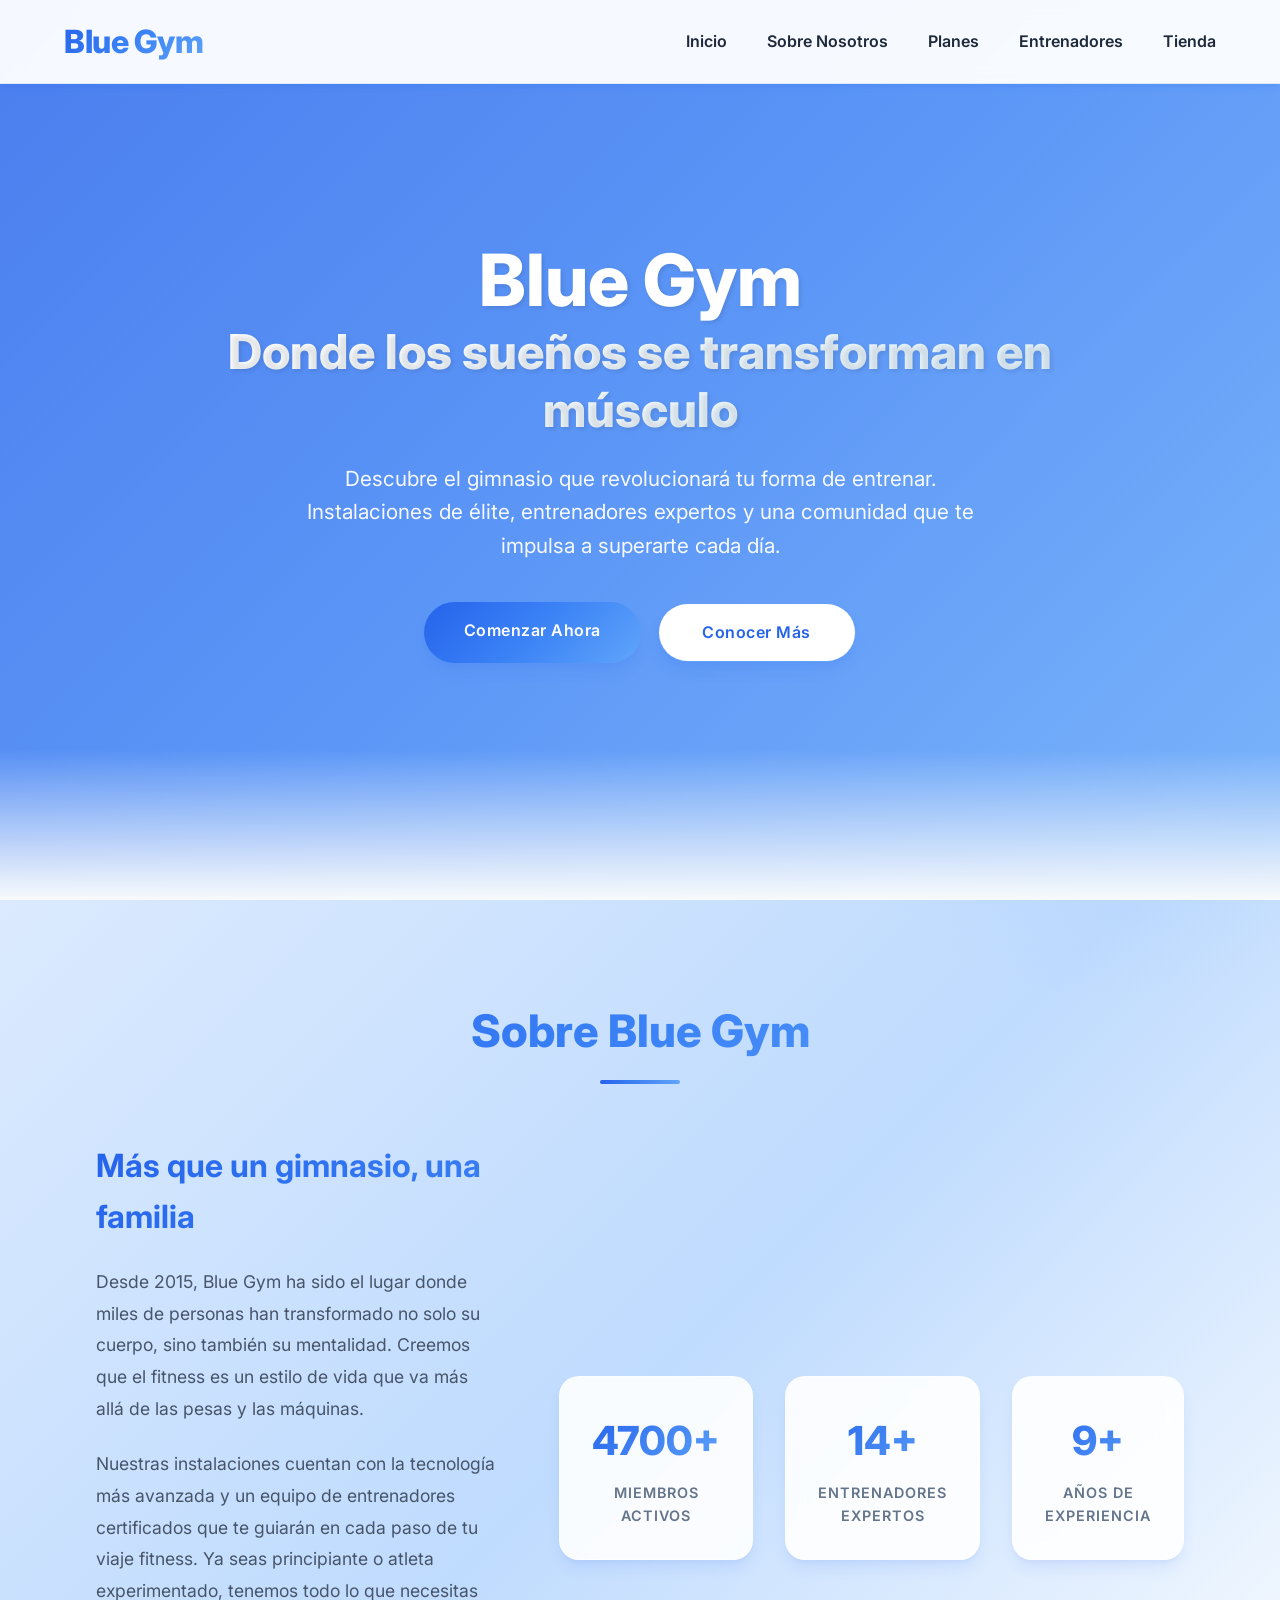
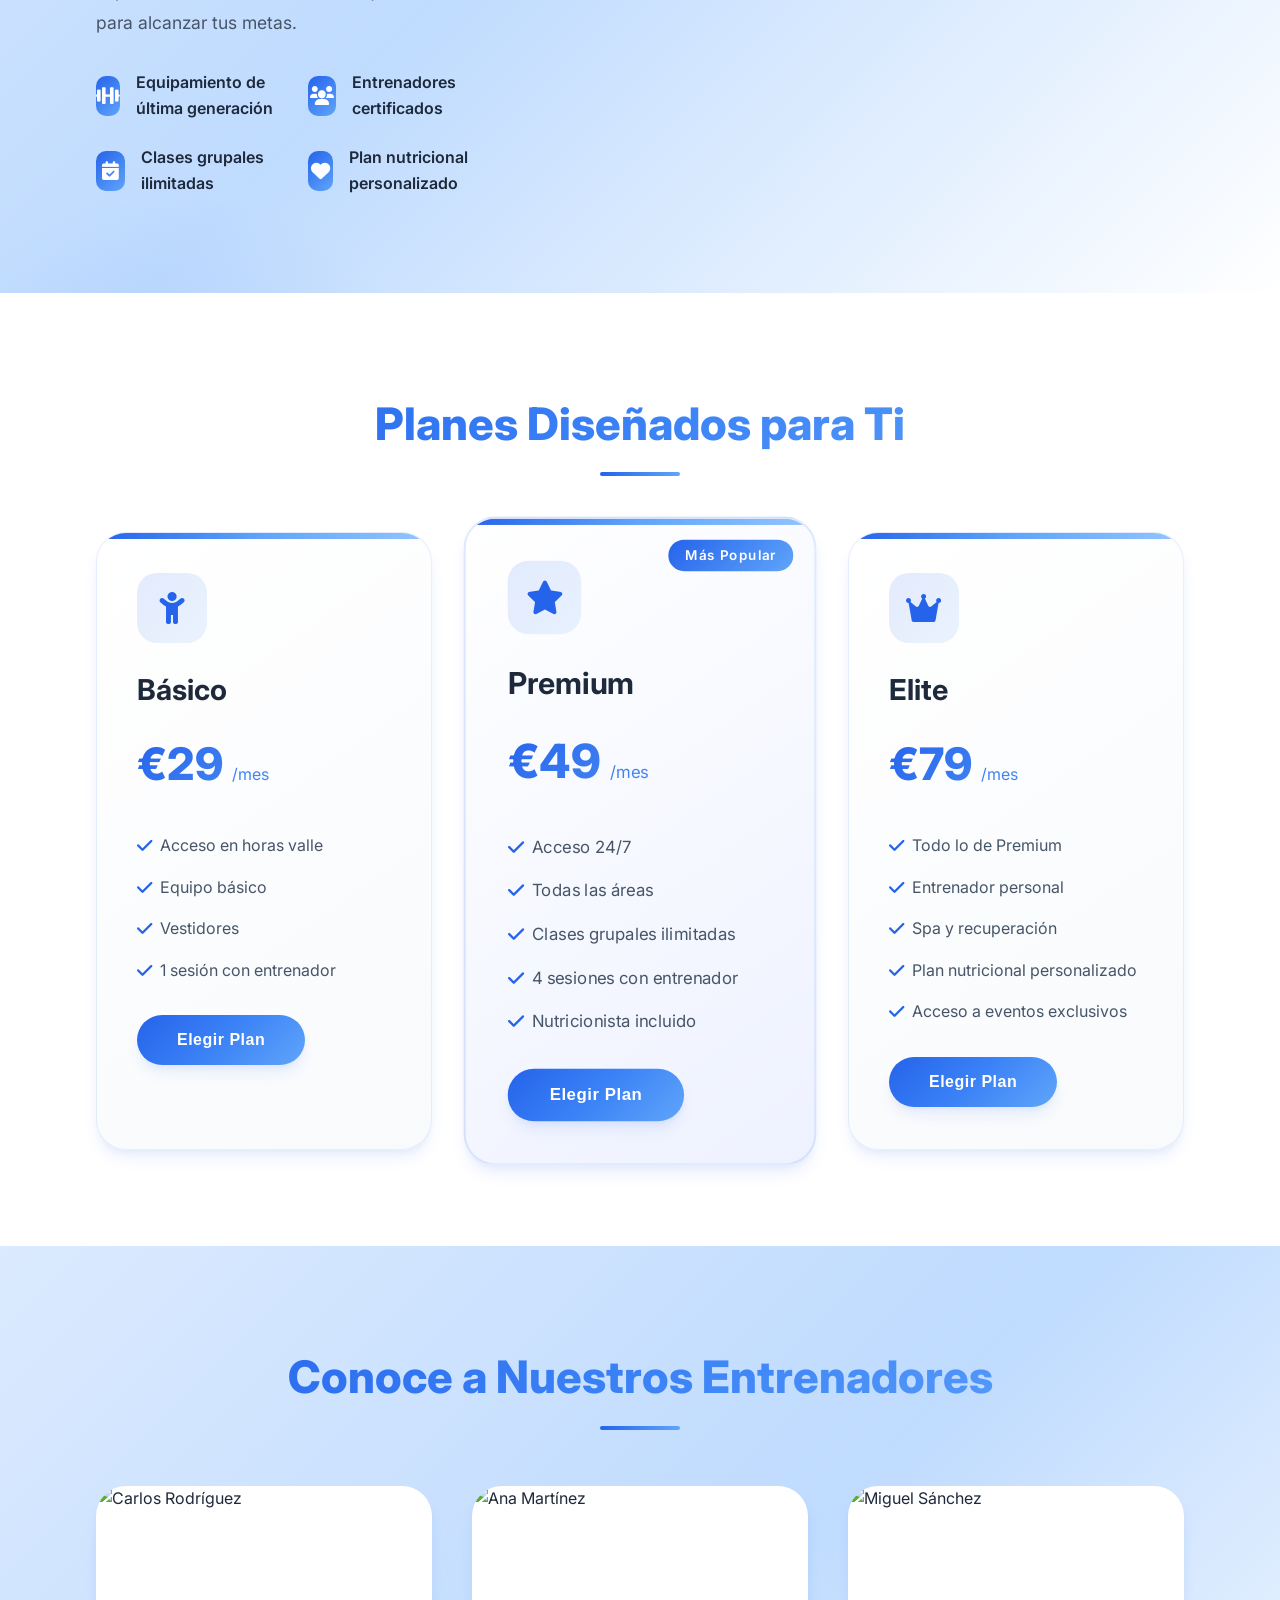
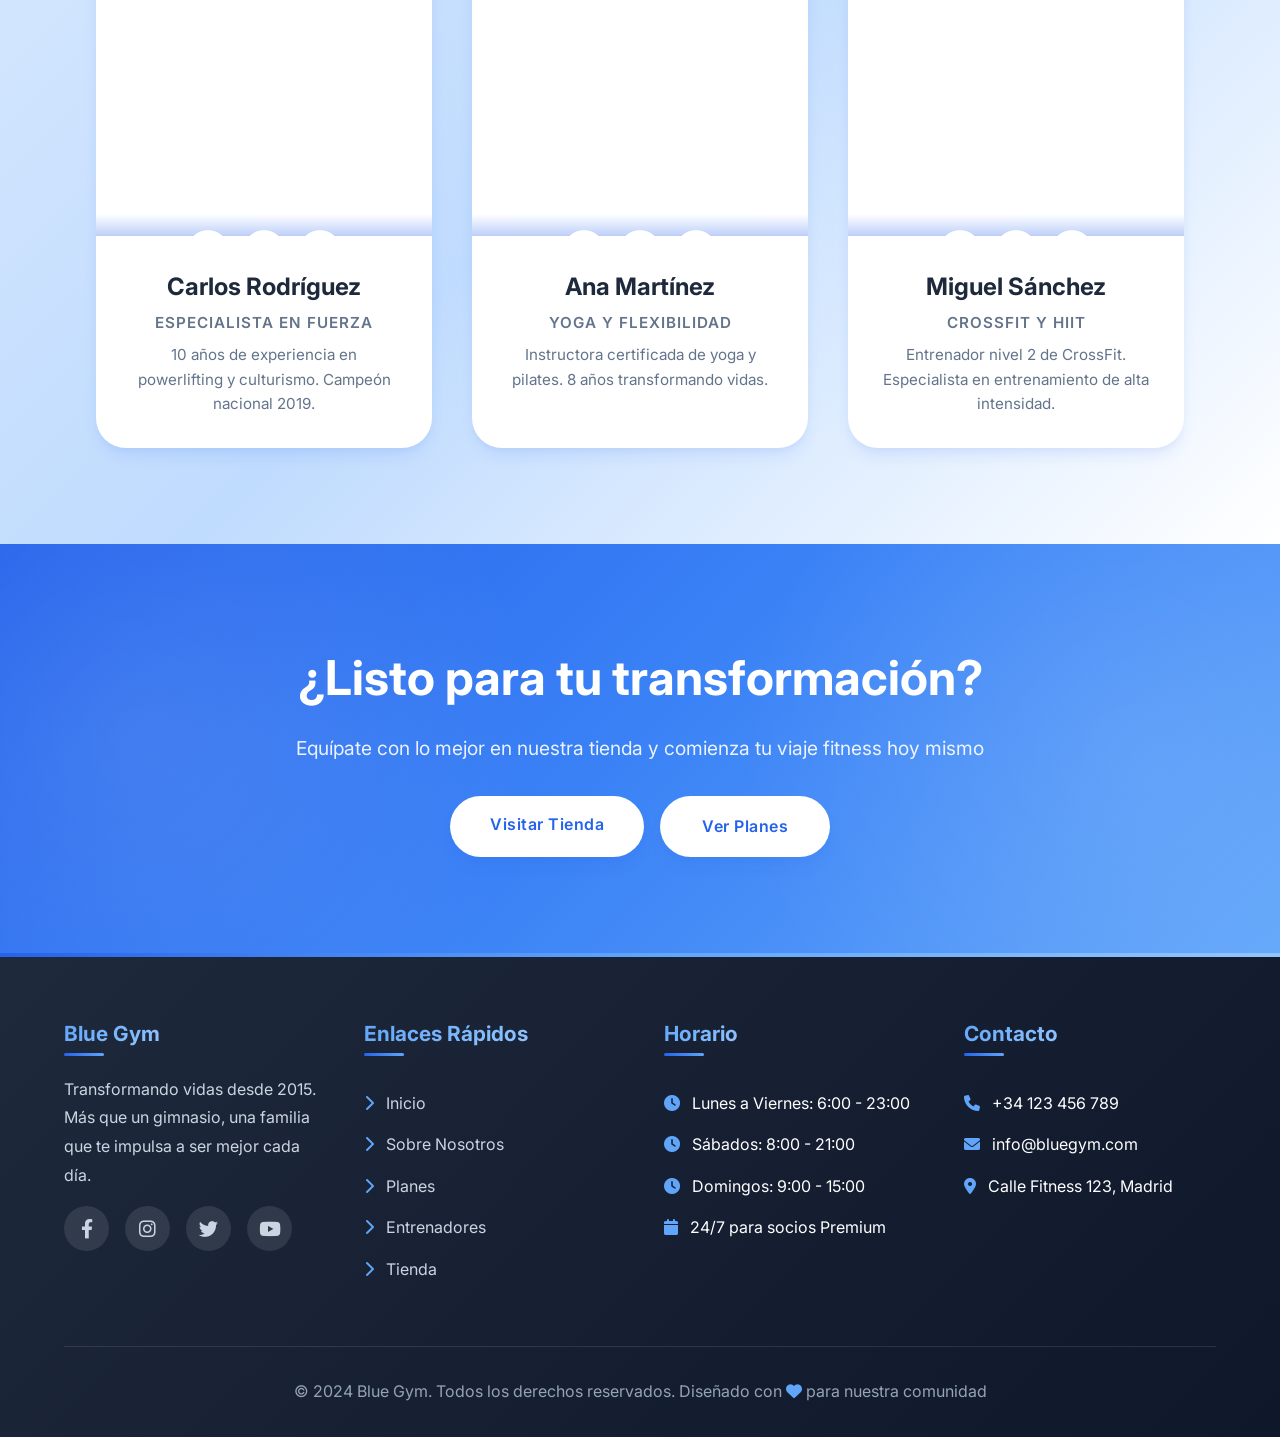
==== admin.html @ 580c4137 "Add files via upload" ====
<!DOCTYPE html>
<html lang="es">
<head>
    <meta charset="UTF-8">
    <meta name="viewport" content="width=device-width, initial-scale=1.0">
    <title>Blue Gym - Panel de Administración</title>
    
    <link rel="preconnect" href="https://fonts.googleapis.com">
    <link rel="preconnect" href="https://fonts.gstatic.com" crossorigin>
    <link href="https://fonts.googleapis.com/css2?family=Inter:wght@300;400;500;600;700;800&display=swap" rel="stylesheet">
    <link rel="stylesheet" href="https://cdnjs.cloudflare.com/ajax/libs/font-awesome/6.0.0/css/all.min.css">
    
    <link rel="stylesheet" href="css/main.css">
    <link rel="stylesheet" href="css/admin.css">
    
    <script src="https://cdn.jsdelivr.net/npm/@supabase/supabase-js@2"></script>
</head>
<body class="admin-body">
    <nav class="navbar admin-nav">
        <div class="logo">Blue Gym Admin</div>
        <div class="hamburger">
            <span></span>
            <span></span>
            <span></span>
        </div>
        <ul class="nav-links">
            <li><a href="index.html">← Volver al Sitio</a></li>
            <li><a href="#products">Productos</a></li>
            <li><a href="#add">Agregar</a></li>
        </ul>
    </nav>

    <div class="admin-container">
        <div class="admin-header">
            <h1>Panel de Administración</h1>
            <p>Gestiona los productos de la tienda Blue Gym</p>
        </div>
        
        <div class="admin-grid">
            <!-- Formulario para agregar productos -->
            <div class="admin-card" id="add">
                <h2><i class="fas fa-plus-circle"></i> Agregar Nuevo Producto</h2>
                
                <form id="product-form" class="admin-form">
                    <div class="form-group">
                        <label for="product-name">Nombre del Producto</label>
                        <input type="text" id="product-name" placeholder="Ej: Proteína Whey Blue" required>
                    </div>

                    <div class="form-group">
                        <label for="product-description">Descripción</label>
                        <textarea id="product-description" rows="4" placeholder="Describe las características del producto..." required></textarea>
                    </div>

                    <div class="form-group">
                        <label for="product-price">Precio (€)</label>
                        <input type="number" id="product-price" step="0.01" min="0" placeholder="0.00" required>
                    </div>

                    <div class="form-group">
                        <label>Imagen del Producto</label>
                        <div class="image-preview-container">
                            <div id="image-preview" class="image-preview">
                                <i class="fas fa-cloud-upload-alt" style="font-size: 3rem; color: #94a3b8;"></i>
                                <p>Vista previa de la imagen</p>
                            </div>
                        </div>
                        
                        <div class="file-input-wrapper">
                            <input type="file" id="product-image" accept="image/*" required>
                            <div class="file-input-button">
                                <i class="fas fa-camera"></i> Seleccionar Imagen
                            </div>
                        </div>
                        <small id="file-name" style="color: #64748b; margin-top: 0.5rem; display: block;">
                            Ningún archivo seleccionado
                        </small>
                    </div>

                    <button type="submit" class="btn btn-save">
                        <i class="fas fa-save"></i> Guardar Producto
                    </button>
                </form>
            </div>
            
            <!-- Lista de productos existentes -->
            <div class="admin-card" id="products">
                <h2><i class="fas fa-boxes"></i> Productos Actuales</h2>
                <div id="admin-products-list" class="products-list">
                    <!-- Productos cargados dinámicamente -->
                </div>
            </div>
        </div>
    </div>

    <!-- Scripts -->
    <script src="js/main.js"></script>
    <script src="js/admin.js"></script>
</body>
</html>
---- css/main.css ----
/* main.css - Estilos compartidos - Blue Gym */

/* ===== VARIABLES Y RESET ===== */
:root {
    --primary-blue: #2563eb;
    --secondary-blue: #3b82f6;
    --light-blue: #60a5fa;
    --extra-light-blue: #bfdbfe;
    --soft-blue: #dbeafe;
    --white: #ffffff;
    --off-white: #f8fafc;
    --gray-light: #e2e8f0;
    --gray: #64748b;
    --gradient-primary: linear-gradient(135deg, #2563eb, #3b82f6, #60a5fa);
    --gradient-soft: linear-gradient(135deg, #dbeafe, #bfdbfe, #ffffff);
    --gradient-card: linear-gradient(145deg, #ffffff, #f8fafc);
    --shadow-sm: 0 4px 6px -1px rgba(37, 99, 235, 0.1), 0 2px 4px -1px rgba(37, 99, 235, 0.06);
    --shadow-md: 0 10px 15px -3px rgba(37, 99, 235, 0.1), 0 4px 6px -2px rgba(37, 99, 235, 0.05);
    --shadow-lg: 0 20px 25px -5px rgba(37, 99, 235, 0.1), 0 10px 10px -5px rgba(37, 99, 235, 0.04);
    --transition: all 0.4s cubic-bezier(0.4, 0, 0.2, 1);
}

* {
    margin: 0;
    padding: 0;
    box-sizing: border-box;
}

html {
    scroll-behavior: smooth;
}

body {
    font-family: 'Inter', -apple-system, BlinkMacSystemFont, 'Segoe UI', Roboto, sans-serif;
    line-height: 1.6;
    color: #1e293b;
    background: var(--off-white);
    overflow-x: hidden;
}

/* ===== ANIMACIONES GLOBALES ===== */
@keyframes float {
    0%, 100% { transform: translateY(0); }
    50% { transform: translateY(-10px); }
}

@keyframes pulse-glow {
    0%, 100% { opacity: 1; filter: brightness(1); }
    50% { opacity: 0.9; filter: brightness(1.1); }
}

@keyframes slideInUp {
    from {
        opacity: 0;
        transform: translateY(40px);
    }
    to {
        opacity: 1;
        transform: translateY(0);
    }
}

@keyframes slideInLeft {
    from {
        opacity: 0;
        transform: translateX(-40px);
    }
    to {
        opacity: 1;
        transform: translateX(0);
    }
}

@keyframes slideInRight {
    from {
        opacity: 0;
        transform: translateX(40px);
    }
    to {
        opacity: 1;
        transform: translateX(0);
    }
}

@keyframes scaleIn {
    from {
        opacity: 0;
        transform: scale(0.9);
    }
    to {
        opacity: 1;
        transform: scale(1);
    }
}

.animate-float {
    animation: float 3s ease-in-out infinite;
}

.animate-pulse-glow {
    animation: pulse-glow 2s ease-in-out infinite;
}

/* ===== UTILIDADES ===== */
.container {
    max-width: 1400px;
    margin: 0 auto;
    padding: 0 2rem;
}

.section-title {
    font-size: 2.8rem;
    font-weight: 800;
    text-align: center;
    margin-bottom: 3.5rem;
    background: linear-gradient(135deg, #2563eb, #3b82f6, #60a5fa);
    -webkit-background-clip: text;
    -webkit-text-fill-color: transparent;
    background-clip: text;
    position: relative;
    padding-bottom: 1rem;
}

.section-title::after {
    content: '';
    position: absolute;
    bottom: 0;
    left: 50%;
    transform: translateX(-50%);
    width: 80px;
    height: 4px;
    background: linear-gradient(90deg, #2563eb, #60a5fa);
    border-radius: 2px;
}

/* ===== BOTONES ===== */
.btn {
    display: inline-block;
    padding: 1rem 2.5rem;
    background: linear-gradient(135deg, #2563eb, #3b82f6, #60a5fa);
    color: var(--white);
    text-decoration: none;
    border-radius: 50px;
    font-weight: 600;
    font-size: 1rem;
    letter-spacing: 0.5px;
    transition: var(--transition);
    border: none;
    cursor: pointer;
    box-shadow: var(--shadow-md);
    position: relative;
    overflow: hidden;
    z-index: 1;
}

.btn::before {
    content: '';
    position: absolute;
    top: 0;
    left: 0;
    width: 100%;
    height: 100%;
    background: linear-gradient(135deg, #3b82f6, #2563eb, #1d4ed8);
    opacity: 0;
    transition: var(--transition);
    z-index: -1;
}

.btn:hover::before {
    opacity: 1;
}

.btn:hover {
    transform: translateY(-3px);
    box-shadow: var(--shadow-lg);
}

.btn-secondary {
    background: var(--white);
    color: #2563eb;
    border: 2px solid transparent;
    background-clip: padding-box;
    position: relative;
}

.btn-secondary::before {
    content: '';
    position: absolute;
    top: -2px;
    left: -2px;
    right: -2px;
    bottom: -2px;
    background: linear-gradient(135deg, #2563eb, #60a5fa);
    border-radius: 52px;
    opacity: 0;
    transition: var(--transition);
    z-index: -2;
}

.btn-secondary:hover {
    background: transparent;
    color: var(--white);
    border-color: transparent;
}

.btn-secondary:hover::before {
    opacity: 1;
}

/* ===== NAVBAR MEJORADO ===== */
.navbar {
    background: rgba(255, 255, 255, 0.95);
    backdrop-filter: blur(10px);
    padding: 1rem 5%;
    position: fixed;
    width: 100%;
    top: 0;
    z-index: 1000;
    display: flex;
    justify-content: space-between;
    align-items: center;
    box-shadow: var(--shadow-sm);
    border-bottom: 1px solid rgba(37, 99, 235, 0.1);
}

.logo {
    font-size: 2rem;
    font-weight: 800;
    background: linear-gradient(135deg, #2563eb, #3b82f6, #60a5fa);
    -webkit-background-clip: text;
    -webkit-text-fill-color: transparent;
    background-clip: text;
    letter-spacing: -0.5px;
    position: relative;
}

.nav-links {
    display: flex;
    list-style: none;
    gap: 2.5rem;
}

.nav-links a {
    color: #1e293b;
    text-decoration: none;
    font-weight: 600;
    font-size: 1rem;
    transition: var(--transition);
    position: relative;
    padding: 0.5rem 0;
}

.nav-links a::after {
    content: '';
    position: absolute;
    bottom: 0;
    left: 0;
    width: 0;
    height: 3px;
    background: linear-gradient(90deg, #2563eb, #60a5fa);
    border-radius: 3px;
    transition: var(--transition);
}

.nav-links a:hover::after {
    width: 100%;
}

.nav-links a:hover {
    color: #2563eb;
}

.hamburger {
    display: none;
    flex-direction: column;
    cursor: pointer;
    z-index: 100;
}

.hamburger span {
    width: 30px;
    height: 3px;
    background: linear-gradient(90deg, #2563eb, #60a5fa);
    margin: 3px 0;
    transition: var(--transition);
    border-radius: 3px;
}

/* ===== FOOTER MEJORADO ===== */
.footer {
    background: linear-gradient(135deg, #1e293b, #0f172a);
    color: var(--white);
    padding: 4rem 5% 2rem;
    position: relative;
    overflow: hidden;
}

.footer::before {
    content: '';
    position: absolute;
    top: 0;
    left: 0;
    right: 0;
    height: 4px;
    background: linear-gradient(90deg, #2563eb, #60a5fa, #93c5fd);
}

.footer-content {
    max-width: 1400px;
    margin: 0 auto;
    display: grid;
    grid-template-columns: repeat(auto-fit, minmax(250px, 1fr));
    gap: 3rem;
    margin-bottom: 3rem;
}

.footer-section h3 {
    font-size: 1.3rem;
    margin-bottom: 1.5rem;
    background: linear-gradient(135deg, #60a5fa, #93c5fd);
    -webkit-background-clip: text;
    -webkit-text-fill-color: transparent;
    background-clip: text;
    position: relative;
    display: inline-block;
}

.footer-section h3::after {
    content: '';
    position: absolute;
    bottom: -5px;
    left: 0;
    width: 40px;
    height: 3px;
    background: linear-gradient(90deg, #2563eb, #60a5fa);
    border-radius: 3px;
}

.footer-section p {
    color: #cbd5e1;
    line-height: 1.8;
}

.footer-section ul {
    list-style: none;
}

.footer-section ul li {
    margin: 1rem 0;
}

.footer-section ul li i {
    margin-right: 0.5rem;
    color: #60a5fa;
}

.footer-section a {
    color: #cbd5e1;
    text-decoration: none;
    transition: var(--transition);
    display: inline-block;
}

.footer-section a:hover {
    color: #60a5fa;
    transform: translateX(5px);
}

.social-links {
    display: flex;
    gap: 1rem;
    margin-top: 1rem;
}

.social-links a {
    display: flex;
    align-items: center;
    justify-content: center;
    width: 45px;
    height: 45px;
    background: rgba(255, 255, 255, 0.1);
    border-radius: 50%;
    transition: var(--transition);
    font-size: 1.2rem;
}

.social-links a:hover {
    background: linear-gradient(135deg, #2563eb, #60a5fa);
    transform: translateY(-5px);
    color: var(--white);
}

.footer-bottom {
    text-align: center;
    padding-top: 2rem;
    border-top: 1px solid rgba(255, 255, 255, 0.1);
    color: #94a3b8;
}

/* ===== RESPONSIVE ===== */
@media (max-width: 768px) {
    .hamburger {
        display: flex;
    }

    .nav-links {
        position: fixed;
        top: 0;
        right: -100%;
        width: 80%;
        max-width: 400px;
        height: 100vh;
        background: rgba(255, 255, 255, 0.98);
        backdrop-filter: blur(10px);
        flex-direction: column;
        align-items: center;
        justify-content: center;
        padding: 2rem;
        transition: var(--transition);
        box-shadow: var(--shadow-lg);
    }

    .nav-links.active {
        right: 0;
    }

    .nav-links li {
        margin: 1rem 0;
    }

    .section-title {
        font-size: 2.2rem;
    }
}

@media (max-width: 480px) {
    .container {
        padding: 0 1rem;
    }
    
    .section-title {
        font-size: 1.8rem;
    }
}

/* ===== MODALES ===== */
.modal {
    display: none;
    position: fixed;
    top: 0;
    left: 0;
    width: 100%;
    height: 100%;
    background: rgba(0, 0, 0, 0.5);
    backdrop-filter: blur(5px);
    z-index: 2000;
    align-items: center;
    justify-content: center;
}

.modal-content {
    background: var(--white);
    padding: 2.5rem;
    border-radius: 30px;
    max-width: 500px;
    width: 90%;
    position: relative;
    box-shadow: var(--shadow-lg);
    transform: scale(0.9);
    transition: transform 0.3s ease;
    border: 1px solid rgba(37, 99, 235, 0.1);
}

.close-modal {
    position: absolute;
    top: 20px;
    right: 20px;
    font-size: 1.5rem;
    cursor: pointer;
    color: #94a3b8;
    transition: var(--transition);
    width: 40px;
    height: 40px;
    display: flex;
    align-items: center;
    justify-content: center;
    border-radius: 50%;
    background: #f1f5f9;
}

.close-modal:hover {
    color: #ef4444;
    background: #fee2e2;
    transform: rotate(90deg);
}

.modal h2 {
    font-size: 2rem;
    margin-bottom: 1.5rem;
    background: linear-gradient(135deg, #2563eb, #60a5fa);
    -webkit-background-clip: text;
    -webkit-text-fill-color: transparent;
    background-clip: text;
}

.plan-summary {
    background: linear-gradient(135deg, #eef2ff, #ffffff);
    padding: 1.5rem;
    border-radius: 20px;
    margin-bottom: 2rem;
    border: 1px solid #2563eb20;
}

.plan-summary p {
    margin: 0.5rem 0;
    font-size: 1.1rem;
}

.plan-summary strong {
    color: #2563eb;
}

/* ===== CARRITO ===== */
.cart-icon {
    position: relative;
    cursor: pointer;
    font-size: 1.3rem;
    color: #2563eb;
    transition: var(--transition);
}

.cart-icon:hover {
    transform: scale(1.1);
}

.cart-count {
    position: absolute;
    top: -8px;
    right: -8px;
    background: linear-gradient(135deg, #ef4444, #dc2626);
    color: var(--white);
    font-size: 0.7rem;
    font-weight: 600;
    width: 20px;
    height: 20px;
    border-radius: 50%;
    display: flex;
    align-items: center;
    justify-content: center;
    display: none;
}

.cart-modal {
    position: fixed;
    top: 0;
    right: 0;
    width: 100%;
    height: 100%;
    background: rgba(0, 0, 0, 0.5);
    backdrop-filter: blur(5px);
    z-index: 2000;
    display: none;
    align-items: center;
    justify-content: flex-end;
}

.cart-content {
    background: var(--white);
    width: 100%;
    max-width: 500px;
    height: 100%;
    padding: 2rem;
    transform: translateX(100%);
    transition: transform 0.3s ease;
    display: flex;
    flex-direction: column;
    box-shadow: var(--shadow-lg);
}

.cart-header {
    display: flex;
    justify-content: space-between;
    align-items: center;
    margin-bottom: 2rem;
    padding-bottom: 1rem;
    border-bottom: 2px solid #e2e8f0;
}

.cart-header h2 {
    font-size: 1.8rem;
    background: linear-gradient(135deg, #2563eb, #60a5fa);
    -webkit-background-clip: text;
    -webkit-text-fill-color: transparent;
    background-clip: text;
}

.close-cart {
    font-size: 1.5rem;
    cursor: pointer;
    color: #94a3b8;
    transition: var(--transition);
    width: 40px;
    height: 40px;
    display: flex;
    align-items: center;
    justify-content: center;
    border-radius: 50%;
    background: #f1f5f9;
}

.close-cart:hover {
    color: #ef4444;
    background: #fee2e2;
    transform: rotate(90deg);
}

.cart-items {
    flex: 1;
    overflow-y: auto;
    padding-right: 0.5rem;
}

.cart-items::-webkit-scrollbar {
    width: 6px;
}

.cart-items::-webkit-scrollbar-track {
    background: #e2e8f0;
    border-radius: 10px;
}

.cart-items::-webkit-scrollbar-thumb {
    background: linear-gradient(135deg, #2563eb, #60a5fa);
    border-radius: 10px;
}

.cart-item {
    display: grid;
    grid-template-columns: auto 1fr auto auto;
    gap: 1rem;
    align-items: center;
    padding: 1rem;
    background: #f8fafc;
    border-radius: 15px;
    margin-bottom: 1rem;
    transition: var(--transition);
}

.cart-item:hover {
    background: var(--white);
    box-shadow: var(--shadow-sm);
}

.cart-item-image {
    width: 60px;
    height: 60px;
    border-radius: 10px;
    object-fit: cover;
}

.cart-item-info h4 {
    font-size: 1rem;
    color: #1e293b;
    margin-bottom: 0.3rem;
}

.cart-item-price {
    color: #2563eb;
    font-weight: 600;
    font-size: 0.95rem;
}

.cart-item-quantity {
    display: flex;
    align-items: center;
    gap: 0.5rem;
}

.quantity-btn {
    width: 30px;
    height: 30px;
    border: none;
    background: var(--white);
    border-radius: 8px;
    cursor: pointer;
    font-weight: 600;
    color: #2563eb;
    transition: var(--transition);
    border: 1px solid #e2e8f0;
}

.quantity-btn:hover {
    background: linear-gradient(135deg, #2563eb, #60a5fa);
    color: var(--white);
    border-color: transparent;
}

.remove-item {
    background: none;
    border: none;
    color: #94a3b8;
    cursor: pointer;
    transition: var(--transition);
    font-size: 1.1rem;
}

.remove-item:hover {
    color: #ef4444;
    transform: scale(1.1);
}

.cart-footer {
    margin-top: 2rem;
    padding-top: 2rem;
    border-top: 2px solid #e2e8f0;
}

.cart-total {
    display: flex;
    justify-content: space-between;
    align-items: center;
    font-size: 1.3rem;
    font-weight: 700;
    margin-bottom: 1.5rem;
}

.cart-total span:last-child {
    background: linear-gradient(135deg, #2563eb, #60a5fa);
    -webkit-background-clip: text;
    -webkit-text-fill-color: transparent;
    background-clip: text;
}

.cart-actions {
    display: grid;
    grid-template-columns: 1fr 1fr;
    gap: 1rem;
}

.empty-cart {
    text-align: center;
    color: #94a3b8;
    padding: 3rem;
    font-size: 1.1rem;
}

.empty-cart i {
    font-size: 4rem;
    margin-bottom: 1rem;
    color: #cbd5e1;
}
---- css/admin.css ----
/* admin.css - Estilos específicos para el panel de administración - Blue Gym */

.admin-body {
    background: linear-gradient(135deg, #f0f9ff, #e0f2fe);
    min-height: 100vh;
}

.admin-nav {
    background: var(--white);
    box-shadow: var(--shadow-md);
    border-bottom: 3px solid transparent;
    border-image: linear-gradient(90deg, #2563eb, #60a5fa);
    border-image-slice: 1;
}

.admin-container {
    max-width: 1400px;
    margin: 100px auto 0;
    padding: 2rem;
}

.admin-header {
    text-align: center;
    margin-bottom: 3rem;
}

.admin-header h1 {
    font-size: 2.8rem;
    background: linear-gradient(135deg, #2563eb, #60a5fa);
    -webkit-background-clip: text;
    -webkit-text-fill-color: transparent;
    background-clip: text;
    margin-bottom: 0.5rem;
}

.admin-header p {
    color: #64748b;
    font-size: 1.1rem;
}

.admin-grid {
    display: grid;
    grid-template-columns: 1fr 1.5fr;
    gap: 2rem;
    margin-top: 2rem;
}

.admin-card {
    background: var(--white);
    border-radius: 30px;
    padding: 2.5rem;
    box-shadow: var(--shadow-lg);
    border: 1px solid rgba(37, 99, 235, 0.1);
    backdrop-filter: blur(10px);
}

.admin-card h2 {
    font-size: 1.8rem;
    color: #1e293b;
    margin-bottom: 2rem;
    position: relative;
    padding-bottom: 1rem;
}

.admin-card h2::after {
    content: '';
    position: absolute;
    bottom: 0;
    left: 0;
    width: 60px;
    height: 4px;
    background: linear-gradient(90deg, #2563eb, #60a5fa);
    border-radius: 2px;
}

.form-group {
    margin-bottom: 1.8rem;
}

.form-group label {
    display: block;
    margin-bottom: 0.6rem;
    font-weight: 600;
    color: #1e293b;
    font-size: 0.95rem;
    text-transform: uppercase;
    letter-spacing: 0.5px;
}

.form-group input,
.form-group textarea {
    width: 100%;
    padding: 1rem 1.2rem;
    border: 2px solid #e2e8f0;
    border-radius: 15px;
    font-size: 1rem;
    transition: var(--transition);
    background: #f8fafc;
}

.form-group input:focus,
.form-group textarea:focus {
    outline: none;
    border-color: #2563eb;
    box-shadow: 0 0 0 4px rgba(37, 99, 235, 0.1);
    background: var(--white);
}

.image-preview-container {
    border: 3px dashed #cbd5e1;
    border-radius: 20px;
    padding: 1rem;
    margin-bottom: 1rem;
    background: #f8fafc;
    transition: var(--transition);
}

.image-preview-container:hover {
    border-color: #2563eb;
    background: #f0f9ff;
}

.image-preview {
    width: 100%;
    height: 250px;
    border-radius: 15px;
    overflow: hidden;
    display: flex;
    align-items: center;
    justify-content: center;
    background: #e2e8f0;
    color: #64748b;
    font-size: 0.95rem;
}

.image-preview img {
    width: 100%;
    height: 100%;
    object-fit: cover;
}

.file-input-wrapper {
    position: relative;
    overflow: hidden;
    display: inline-block;
    width: 100%;
}

.file-input-wrapper input[type=file] {
    position: absolute;
    left: 0;
    top: 0;
    opacity: 0;
    cursor: pointer;
    width: 100%;
    height: 100%;
}

.file-input-button {
    background: linear-gradient(135deg, #2563eb, #60a5fa);
    color: var(--white);
    padding: 1rem;
    border-radius: 15px;
    text-align: center;
    font-weight: 600;
    cursor: pointer;
    transition: var(--transition);
    border: none;
    width: 100%;
}

.file-input-button:hover {
    transform: translateY(-2px);
    box-shadow: var(--shadow-md);
}

.btn-save {
    width: 100%;
    padding: 1.2rem;
    font-size: 1.1rem;
    margin-top: 1rem;
    background: linear-gradient(135deg, #2563eb, #3b82f6, #60a5fa);
    background-size: 200% 200%;
    animation: gradientShift 3s ease infinite;
}

@keyframes gradientShift {
    0%, 100% { background-position: 0% 50%; }
    50% { background-position: 100% 50%; }
}

.products-list {
    max-height: 600px;
    overflow-y: auto;
    padding-right: 0.5rem;
}

.products-list::-webkit-scrollbar {
    width: 6px;
}

.products-list::-webkit-scrollbar-track {
    background: #e2e8f0;
    border-radius: 10px;
}

.products-list::-webkit-scrollbar-thumb {
    background: linear-gradient(135deg, #2563eb, #60a5fa);
    border-radius: 10px;
}

.admin-product-item {
    display: flex;
    align-items: center;
    gap: 1rem;
    padding: 1rem;
    background: #f8fafc;
    border-radius: 15px;
    margin-bottom: 1rem;
    transition: var(--transition);
    border: 1px solid transparent;
}

.admin-product-item:hover {
    border-color: #2563eb;
    background: var(--white);
    transform: translateX(5px);
    box-shadow: var(--shadow-sm);
}

.admin-product-image {
    width: 80px;
    height: 80px;
    border-radius: 12px;
    object-fit: cover;
}

.admin-product-info {
    flex: 1;
}

.admin-product-info h4 {
    font-size: 1.1rem;
    color: #1e293b;
    margin-bottom: 0.3rem;
}

.admin-product-info p {
    color: #64748b;
    font-size: 0.9rem;
    margin-bottom: 0.3rem;
}

.admin-product-price {
    font-weight: 700;
    color: #2563eb;
    font-size: 1.1rem;
}

.admin-product-actions {
    display: flex;
    gap: 0.5rem;
}

.btn-icon {
    width: 40px;
    height: 40px;
    border-radius: 10px;
    border: none;
    background: var(--white);
    color: #64748b;
    cursor: pointer;
    transition: var(--transition);
    display: flex;
    align-items: center;
    justify-content: center;
    font-size: 1.1rem;
}

.btn-icon:hover {
    background: #fee2e2;
    color: #ef4444;
    transform: translateY(-2px);
}

.btn-icon.edit:hover {
    background: #e0f2fe;
    color: #2563eb;
}

.empty-state {
    text-align: center;
    padding: 3rem;
    color: #64748b;
}

.empty-state i {
    font-size: 4rem;
    color: #cbd5e1;
    margin-bottom: 1rem;
}

/* ===== RESPONSIVE ADMIN ===== */
@media (max-width: 968px) {
    .admin-grid {
        grid-template-columns: 1fr;
    }
    
    .admin-header h1 {
        font-size: 2rem;
    }
}

@media (max-width: 480px) {
    .admin-container {
        padding: 1rem;
    }
    
    .admin-card {
        padding: 1.5rem;
    }
    
    .admin-product-item {
        flex-direction: column;
        text-align: center;
    }
    
    .admin-product-actions {
        justify-content: center;
    }
}
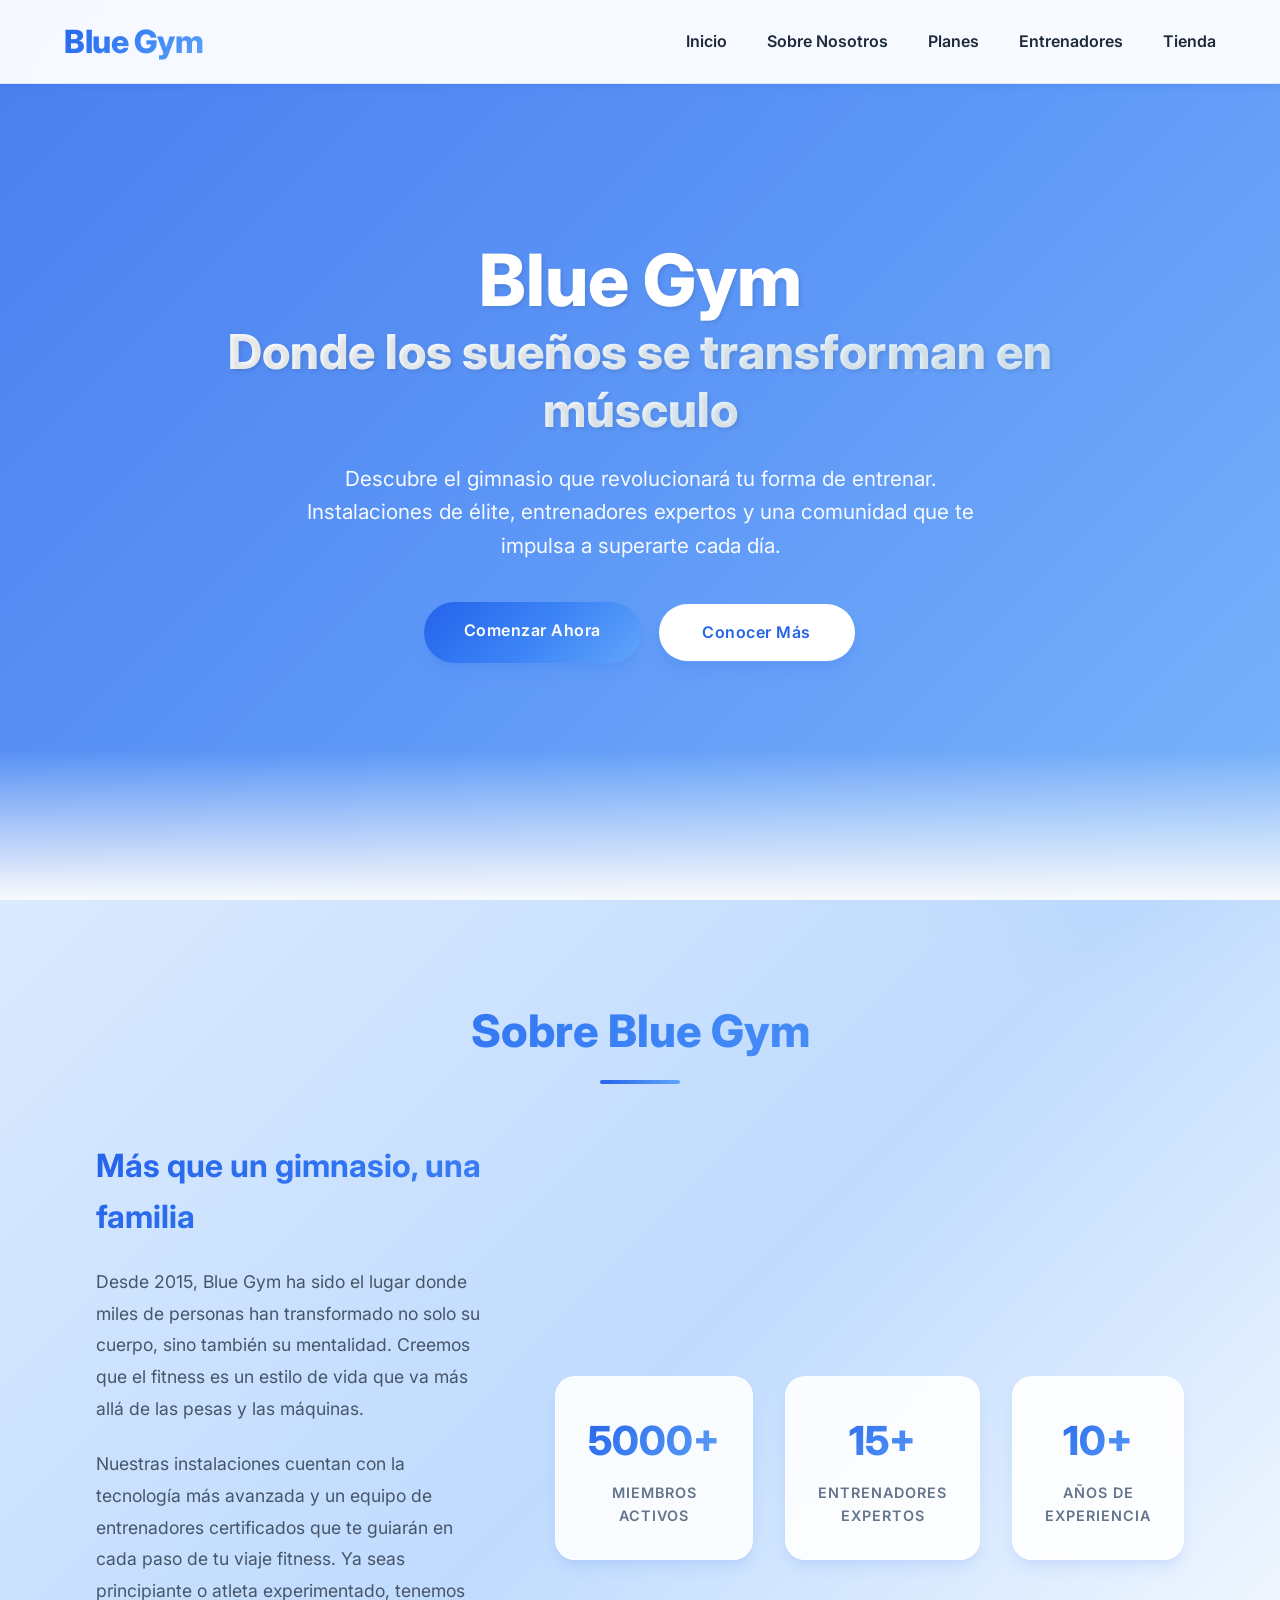
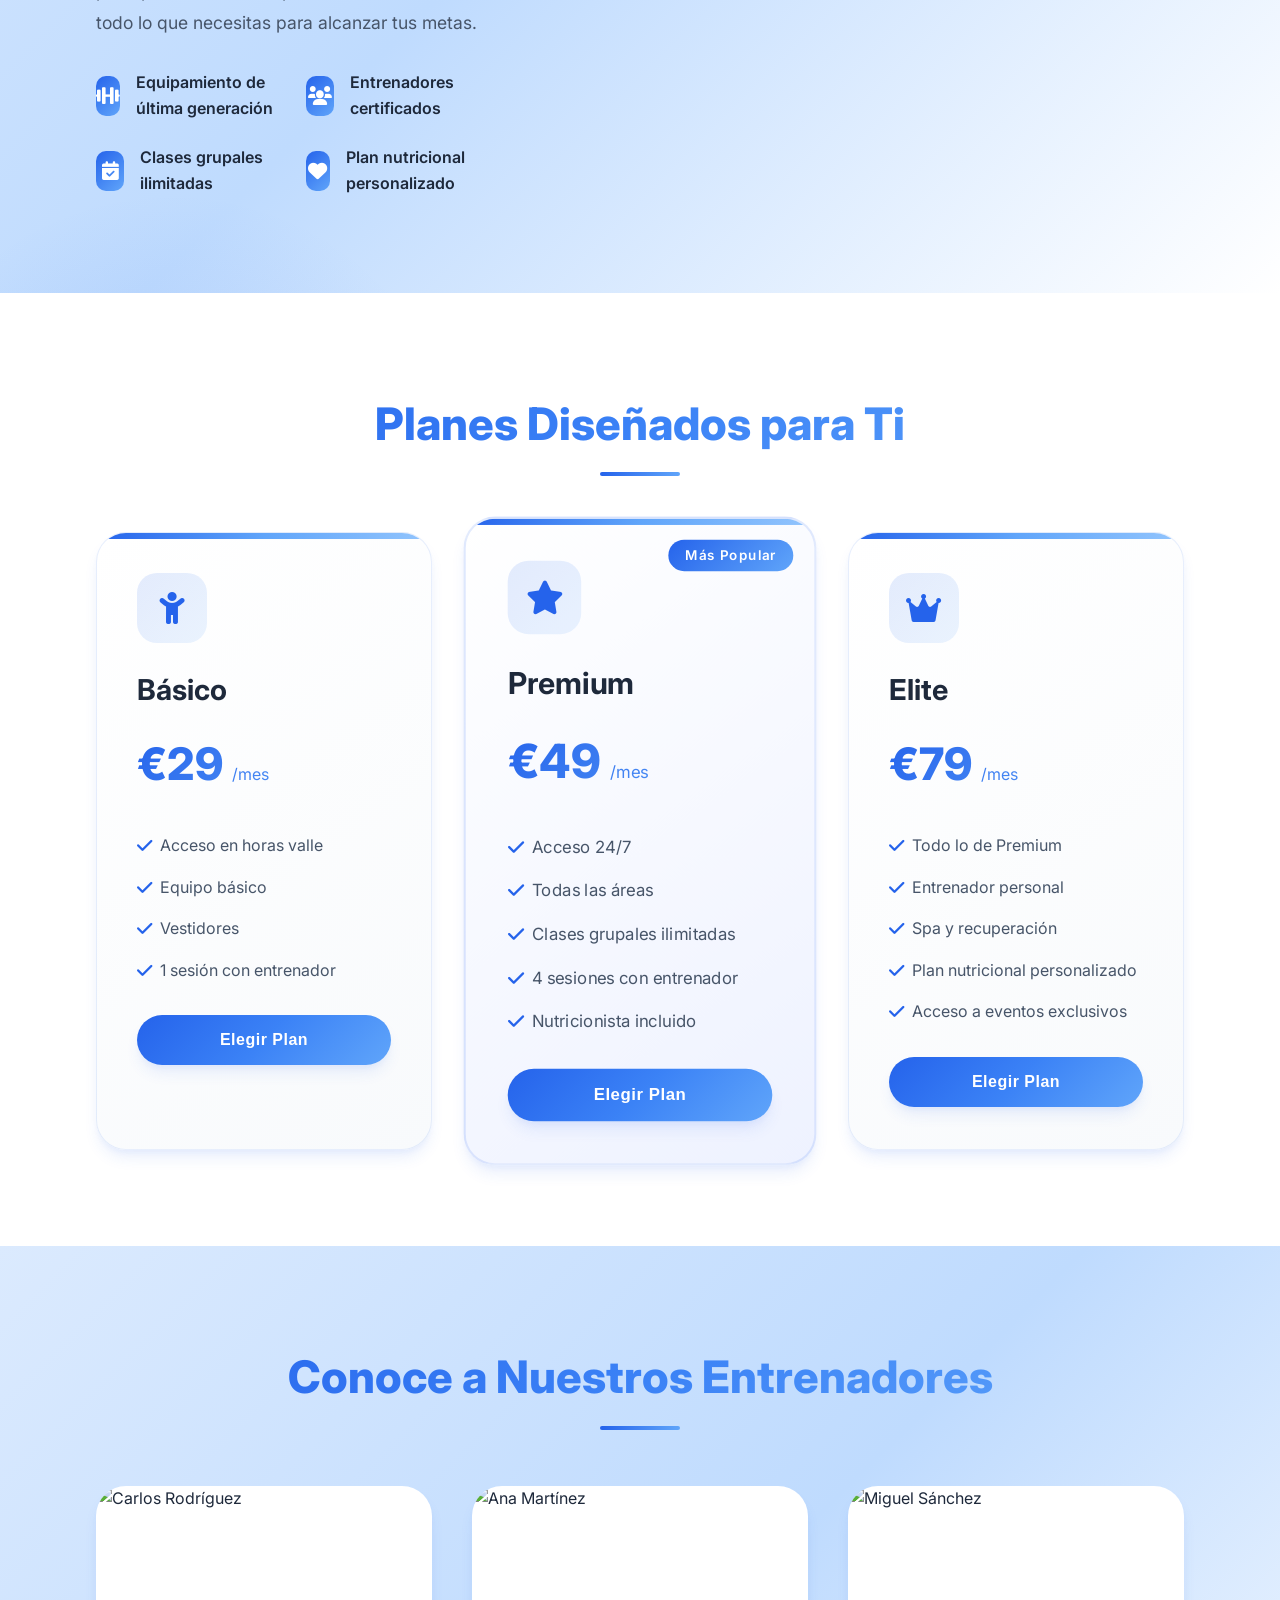
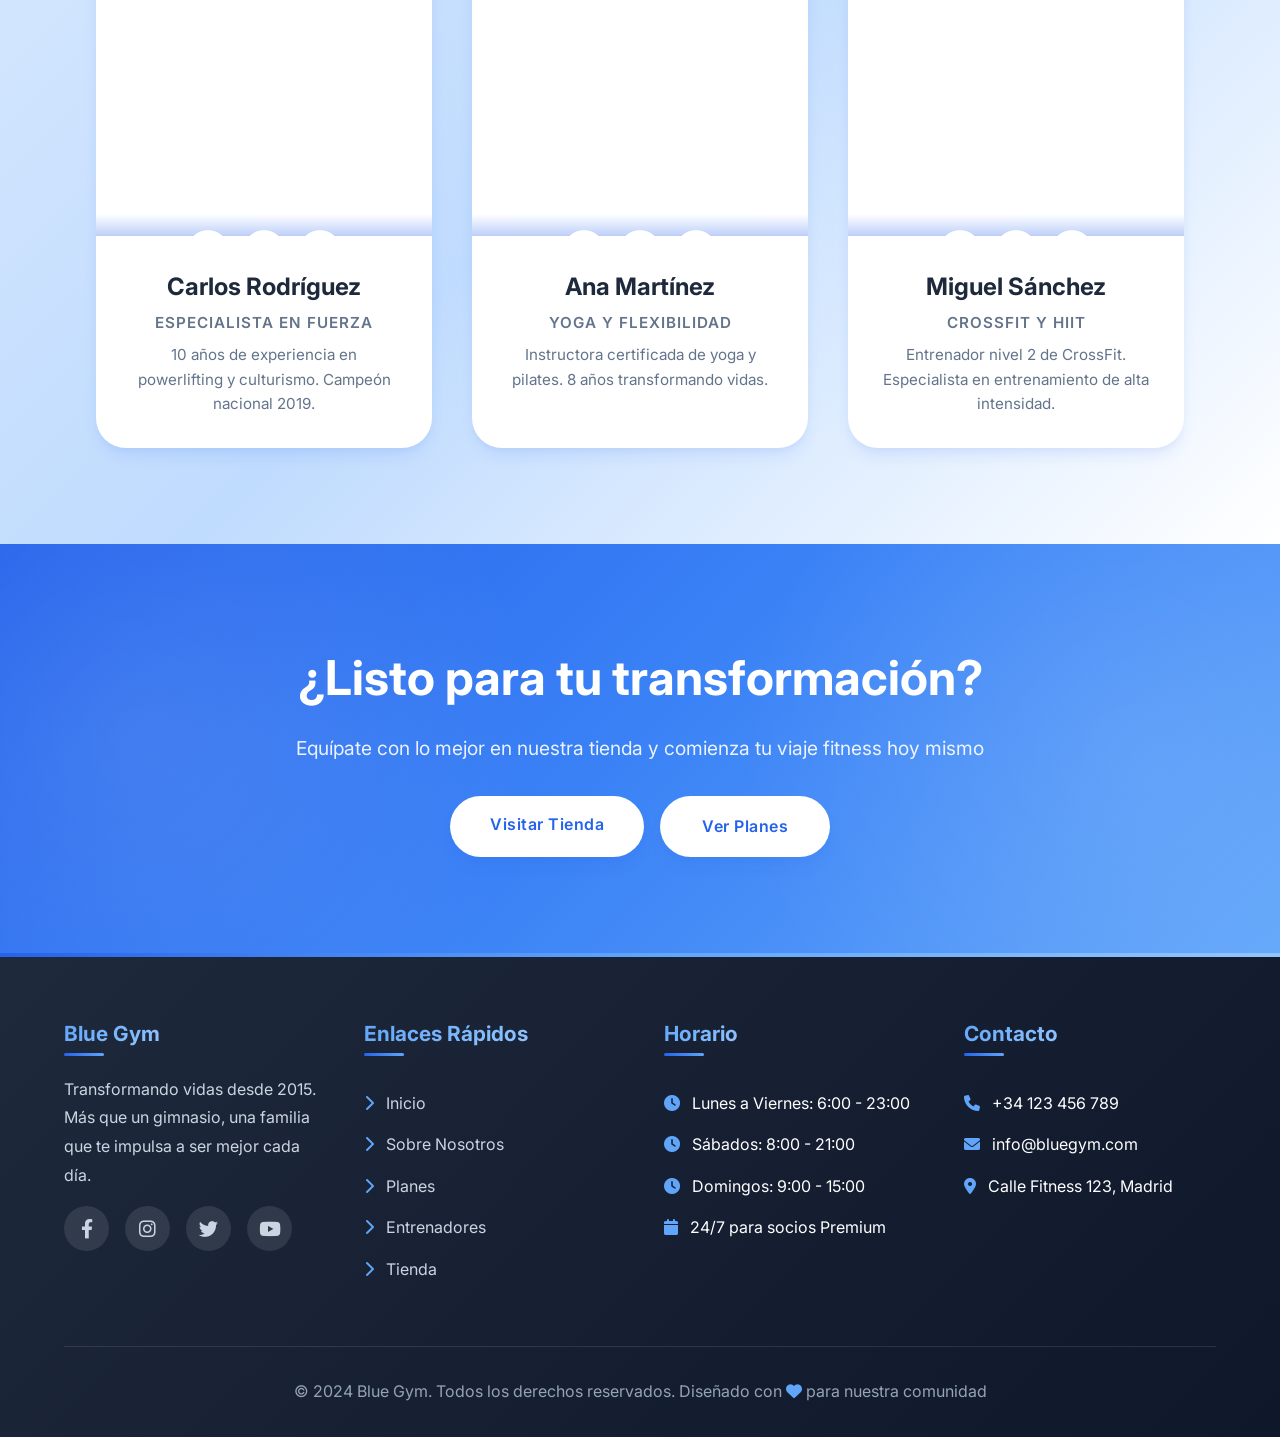
==== commit 9cd46f94: "Update admin.html" ====
--- a/admin.html
+++ b/admin.html
@@ -93,8 +93,7 @@
         </div>
     </div>
 
-    <!-- Scripts -->
     <script src="js/main.js"></script>
     <script src="js/admin.js"></script>
 </body>
-</html>+</html>
--- a/css/main.css
+++ b/css/main.css
@@ -286,6 +286,343 @@
     border-radius: 3px;
 }
 
+/* ===== MODALES ===== */
+.modal {
+    display: none;
+    position: fixed;
+    top: 0;
+    left: 0;
+    width: 100%;
+    height: 100%;
+    background: rgba(0, 0, 0, 0.5);
+    backdrop-filter: blur(5px);
+    z-index: 2000;
+    align-items: center;
+    justify-content: center;
+}
+
+.modal-content {
+    background: white;
+    padding: 2.5rem;
+    border-radius: 30px;
+    max-width: 500px;
+    width: 90%;
+    position: relative;
+    box-shadow: var(--shadow-lg);
+    transform: scale(0.9);
+    transition: transform 0.3s ease;
+    border: 1px solid rgba(37, 99, 235, 0.1);
+}
+
+.close-modal {
+    position: absolute;
+    top: 20px;
+    right: 20px;
+    font-size: 1.5rem;
+    cursor: pointer;
+    color: #94a3b8;
+    transition: var(--transition);
+    width: 40px;
+    height: 40px;
+    display: flex;
+    align-items: center;
+    justify-content: center;
+    border-radius: 50%;
+    background: #f1f5f9;
+}
+
+.close-modal:hover {
+    color: #ef4444;
+    background: #fee2e2;
+    transform: rotate(90deg);
+}
+
+.modal h2 {
+    font-size: 2rem;
+    margin-bottom: 1.5rem;
+    background: linear-gradient(135deg, #2563eb, #60a5fa);
+    -webkit-background-clip: text;
+    -webkit-text-fill-color: transparent;
+    background-clip: text;
+}
+
+.plan-summary {
+    background: linear-gradient(135deg, #eef2ff, #ffffff);
+    padding: 1.5rem;
+    border-radius: 20px;
+    margin-bottom: 2rem;
+    border: 1px solid rgba(37, 99, 235, 0.1);
+}
+
+.plan-summary p {
+    margin: 0.5rem 0;
+    font-size: 1.1rem;
+}
+
+.plan-summary strong {
+    color: #2563eb;
+}
+
+.form-group {
+    margin-bottom: 1.5rem;
+}
+
+.form-group label {
+    display: block;
+    margin-bottom: 0.5rem;
+    font-weight: 600;
+    color: #1e293b;
+}
+
+.form-group input,
+.form-group textarea {
+    width: 100%;
+    padding: 1rem;
+    border: 2px solid #e2e8f0;
+    border-radius: 15px;
+    font-size: 1rem;
+    transition: var(--transition);
+    background: #f8fafc;
+}
+
+.form-group input:focus,
+.form-group textarea:focus {
+    outline: none;
+    border-color: #2563eb;
+    box-shadow: 0 0 0 4px rgba(37, 99, 235, 0.1);
+    background: white;
+}
+
+/* ===== CARRITO ===== */
+.cart-icon {
+    position: relative;
+    cursor: pointer;
+    font-size: 1.3rem;
+    color: #2563eb;
+    transition: var(--transition);
+}
+
+.cart-icon:hover {
+    transform: scale(1.1);
+}
+
+.cart-count {
+    position: absolute;
+    top: -8px;
+    right: -8px;
+    background: linear-gradient(135deg, #ef4444, #dc2626);
+    color: var(--white);
+    font-size: 0.7rem;
+    font-weight: 600;
+    width: 20px;
+    height: 20px;
+    border-radius: 50%;
+    display: flex;
+    align-items: center;
+    justify-content: center;
+    display: none;
+}
+
+.cart-modal {
+    position: fixed;
+    top: 0;
+    right: 0;
+    width: 100%;
+    height: 100%;
+    background: rgba(0, 0, 0, 0.5);
+    backdrop-filter: blur(5px);
+    z-index: 2000;
+    display: none;
+    align-items: center;
+    justify-content: flex-end;
+}
+
+.cart-content {
+    background: var(--white);
+    width: 100%;
+    max-width: 500px;
+    height: 100%;
+    padding: 2rem;
+    transform: translateX(100%);
+    transition: transform 0.3s ease;
+    display: flex;
+    flex-direction: column;
+    box-shadow: var(--shadow-lg);
+}
+
+.cart-header {
+    display: flex;
+    justify-content: space-between;
+    align-items: center;
+    margin-bottom: 2rem;
+    padding-bottom: 1rem;
+    border-bottom: 2px solid #e2e8f0;
+}
+
+.cart-header h2 {
+    font-size: 1.8rem;
+    background: linear-gradient(135deg, #2563eb, #60a5fa);
+    -webkit-background-clip: text;
+    -webkit-text-fill-color: transparent;
+    background-clip: text;
+}
+
+.close-cart {
+    font-size: 1.5rem;
+    cursor: pointer;
+    color: #94a3b8;
+    transition: var(--transition);
+    width: 40px;
+    height: 40px;
+    display: flex;
+    align-items: center;
+    justify-content: center;
+    border-radius: 50%;
+    background: #f1f5f9;
+}
+
+.close-cart:hover {
+    color: #ef4444;
+    background: #fee2e2;
+    transform: rotate(90deg);
+}
+
+.cart-items {
+    flex: 1;
+    overflow-y: auto;
+    padding-right: 0.5rem;
+}
+
+.cart-items::-webkit-scrollbar {
+    width: 6px;
+}
+
+.cart-items::-webkit-scrollbar-track {
+    background: #e2e8f0;
+    border-radius: 10px;
+}
+
+.cart-items::-webkit-scrollbar-thumb {
+    background: linear-gradient(135deg, #2563eb, #60a5fa);
+    border-radius: 10px;
+}
+
+.cart-item {
+    display: grid;
+    grid-template-columns: auto 1fr auto auto;
+    gap: 1rem;
+    align-items: center;
+    padding: 1rem;
+    background: #f8fafc;
+    border-radius: 15px;
+    margin-bottom: 1rem;
+    transition: var(--transition);
+}
+
+.cart-item:hover {
+    background: var(--white);
+    box-shadow: var(--shadow-sm);
+}
+
+.cart-item-image {
+    width: 60px;
+    height: 60px;
+    border-radius: 10px;
+    object-fit: cover;
+}
+
+.cart-item-info h4 {
+    font-size: 1rem;
+    color: #1e293b;
+    margin-bottom: 0.3rem;
+}
+
+.cart-item-price {
+    color: #2563eb;
+    font-weight: 600;
+    font-size: 0.95rem;
+}
+
+.cart-item-quantity {
+    display: flex;
+    align-items: center;
+    gap: 0.5rem;
+}
+
+.quantity-btn {
+    width: 30px;
+    height: 30px;
+    border: none;
+    background: var(--white);
+    border-radius: 8px;
+    cursor: pointer;
+    font-weight: 600;
+    color: #2563eb;
+    transition: var(--transition);
+    border: 1px solid #e2e8f0;
+}
+
+.quantity-btn:hover {
+    background: linear-gradient(135deg, #2563eb, #60a5fa);
+    color: var(--white);
+    border-color: transparent;
+}
+
+.remove-item {
+    background: none;
+    border: none;
+    color: #94a3b8;
+    cursor: pointer;
+    transition: var(--transition);
+    font-size: 1.1rem;
+}
+
+.remove-item:hover {
+    color: #ef4444;
+    transform: scale(1.1);
+}
+
+.cart-footer {
+    margin-top: 2rem;
+    padding-top: 2rem;
+    border-top: 2px solid #e2e8f0;
+}
+
+.cart-total {
+    display: flex;
+    justify-content: space-between;
+    align-items: center;
+    font-size: 1.3rem;
+    font-weight: 700;
+    margin-bottom: 1.5rem;
+}
+
+.cart-total span:last-child {
+    background: linear-gradient(135deg, #2563eb, #60a5fa);
+    -webkit-background-clip: text;
+    -webkit-text-fill-color: transparent;
+    background-clip: text;
+}
+
+.cart-actions {
+    display: grid;
+    grid-template-columns: 1fr 1fr;
+    gap: 1rem;
+}
+
+.empty-cart {
+    text-align: center;
+    color: #94a3b8;
+    padding: 3rem;
+    font-size: 1.1rem;
+}
+
+.empty-cart i {
+    font-size: 4rem;
+    margin-bottom: 1rem;
+    color: #cbd5e1;
+}
+
 /* ===== FOOTER MEJORADO ===== */
 .footer {
     background: linear-gradient(135deg, #1e293b, #0f172a);
@@ -395,6 +732,41 @@
     padding-top: 2rem;
     border-top: 1px solid rgba(255, 255, 255, 0.1);
     color: #94a3b8;
+}
+
+/* ===== NOTIFICACIONES ===== */
+.notification {
+    position: fixed;
+    top: 100px;
+    right: 20px;
+    padding: 1rem 2rem;
+    color: white;
+    border-radius: 50px;
+    box-shadow: var(--shadow-lg);
+    display: flex;
+    align-items: center;
+    gap: 0.5rem;
+    z-index: 9999;
+    animation: slideInRight 0.3s ease;
+}
+
+.notification-success {
+    background: linear-gradient(135deg, #10b981, #059669);
+}
+
+.notification-error {
+    background: linear-gradient(135deg, #ef4444, #dc2626);
+}
+
+@keyframes slideOutRight {
+    from {
+        transform: translateX(0);
+        opacity: 1;
+    }
+    to {
+        transform: translateX(100%);
+        opacity: 0;
+    }
 }
 
 /* ===== RESPONSIVE ===== */
@@ -431,6 +803,10 @@
     .section-title {
         font-size: 2.2rem;
     }
+    
+    .cart-content {
+        max-width: 100%;
+    }
 }
 
 @media (max-width: 480px) {
@@ -441,311 +817,8 @@
     .section-title {
         font-size: 1.8rem;
     }
-}
-
-/* ===== MODALES ===== */
-.modal {
-    display: none;
-    position: fixed;
-    top: 0;
-    left: 0;
-    width: 100%;
-    height: 100%;
-    background: rgba(0, 0, 0, 0.5);
-    backdrop-filter: blur(5px);
-    z-index: 2000;
-    align-items: center;
-    justify-content: center;
-}
-
-.modal-content {
-    background: var(--white);
-    padding: 2.5rem;
-    border-radius: 30px;
-    max-width: 500px;
-    width: 90%;
-    position: relative;
-    box-shadow: var(--shadow-lg);
-    transform: scale(0.9);
-    transition: transform 0.3s ease;
-    border: 1px solid rgba(37, 99, 235, 0.1);
-}
-
-.close-modal {
-    position: absolute;
-    top: 20px;
-    right: 20px;
-    font-size: 1.5rem;
-    cursor: pointer;
-    color: #94a3b8;
-    transition: var(--transition);
-    width: 40px;
-    height: 40px;
-    display: flex;
-    align-items: center;
-    justify-content: center;
-    border-radius: 50%;
-    background: #f1f5f9;
-}
-
-.close-modal:hover {
-    color: #ef4444;
-    background: #fee2e2;
-    transform: rotate(90deg);
-}
-
-.modal h2 {
-    font-size: 2rem;
-    margin-bottom: 1.5rem;
-    background: linear-gradient(135deg, #2563eb, #60a5fa);
-    -webkit-background-clip: text;
-    -webkit-text-fill-color: transparent;
-    background-clip: text;
-}
-
-.plan-summary {
-    background: linear-gradient(135deg, #eef2ff, #ffffff);
-    padding: 1.5rem;
-    border-radius: 20px;
-    margin-bottom: 2rem;
-    border: 1px solid #2563eb20;
-}
-
-.plan-summary p {
-    margin: 0.5rem 0;
-    font-size: 1.1rem;
-}
-
-.plan-summary strong {
-    color: #2563eb;
-}
-
-/* ===== CARRITO ===== */
-.cart-icon {
-    position: relative;
-    cursor: pointer;
-    font-size: 1.3rem;
-    color: #2563eb;
-    transition: var(--transition);
-}
-
-.cart-icon:hover {
-    transform: scale(1.1);
-}
-
-.cart-count {
-    position: absolute;
-    top: -8px;
-    right: -8px;
-    background: linear-gradient(135deg, #ef4444, #dc2626);
-    color: var(--white);
-    font-size: 0.7rem;
-    font-weight: 600;
-    width: 20px;
-    height: 20px;
-    border-radius: 50%;
-    display: flex;
-    align-items: center;
-    justify-content: center;
-    display: none;
-}
-
-.cart-modal {
-    position: fixed;
-    top: 0;
-    right: 0;
-    width: 100%;
-    height: 100%;
-    background: rgba(0, 0, 0, 0.5);
-    backdrop-filter: blur(5px);
-    z-index: 2000;
-    display: none;
-    align-items: center;
-    justify-content: flex-end;
-}
-
-.cart-content {
-    background: var(--white);
-    width: 100%;
-    max-width: 500px;
-    height: 100%;
-    padding: 2rem;
-    transform: translateX(100%);
-    transition: transform 0.3s ease;
-    display: flex;
-    flex-direction: column;
-    box-shadow: var(--shadow-lg);
-}
-
-.cart-header {
-    display: flex;
-    justify-content: space-between;
-    align-items: center;
-    margin-bottom: 2rem;
-    padding-bottom: 1rem;
-    border-bottom: 2px solid #e2e8f0;
-}
-
-.cart-header h2 {
-    font-size: 1.8rem;
-    background: linear-gradient(135deg, #2563eb, #60a5fa);
-    -webkit-background-clip: text;
-    -webkit-text-fill-color: transparent;
-    background-clip: text;
-}
-
-.close-cart {
-    font-size: 1.5rem;
-    cursor: pointer;
-    color: #94a3b8;
-    transition: var(--transition);
-    width: 40px;
-    height: 40px;
-    display: flex;
-    align-items: center;
-    justify-content: center;
-    border-radius: 50%;
-    background: #f1f5f9;
-}
-
-.close-cart:hover {
-    color: #ef4444;
-    background: #fee2e2;
-    transform: rotate(90deg);
-}
-
-.cart-items {
-    flex: 1;
-    overflow-y: auto;
-    padding-right: 0.5rem;
-}
-
-.cart-items::-webkit-scrollbar {
-    width: 6px;
-}
-
-.cart-items::-webkit-scrollbar-track {
-    background: #e2e8f0;
-    border-radius: 10px;
-}
-
-.cart-items::-webkit-scrollbar-thumb {
-    background: linear-gradient(135deg, #2563eb, #60a5fa);
-    border-radius: 10px;
-}
-
-.cart-item {
-    display: grid;
-    grid-template-columns: auto 1fr auto auto;
-    gap: 1rem;
-    align-items: center;
-    padding: 1rem;
-    background: #f8fafc;
-    border-radius: 15px;
-    margin-bottom: 1rem;
-    transition: var(--transition);
-}
-
-.cart-item:hover {
-    background: var(--white);
-    box-shadow: var(--shadow-sm);
-}
-
-.cart-item-image {
-    width: 60px;
-    height: 60px;
-    border-radius: 10px;
-    object-fit: cover;
-}
-
-.cart-item-info h4 {
-    font-size: 1rem;
-    color: #1e293b;
-    margin-bottom: 0.3rem;
-}
-
-.cart-item-price {
-    color: #2563eb;
-    font-weight: 600;
-    font-size: 0.95rem;
-}
-
-.cart-item-quantity {
-    display: flex;
-    align-items: center;
-    gap: 0.5rem;
-}
-
-.quantity-btn {
-    width: 30px;
-    height: 30px;
-    border: none;
-    background: var(--white);
-    border-radius: 8px;
-    cursor: pointer;
-    font-weight: 600;
-    color: #2563eb;
-    transition: var(--transition);
-    border: 1px solid #e2e8f0;
-}
-
-.quantity-btn:hover {
-    background: linear-gradient(135deg, #2563eb, #60a5fa);
-    color: var(--white);
-    border-color: transparent;
-}
-
-.remove-item {
-    background: none;
-    border: none;
-    color: #94a3b8;
-    cursor: pointer;
-    transition: var(--transition);
-    font-size: 1.1rem;
-}
-
-.remove-item:hover {
-    color: #ef4444;
-    transform: scale(1.1);
-}
-
-.cart-footer {
-    margin-top: 2rem;
-    padding-top: 2rem;
-    border-top: 2px solid #e2e8f0;
-}
-
-.cart-total {
-    display: flex;
-    justify-content: space-between;
-    align-items: center;
-    font-size: 1.3rem;
-    font-weight: 700;
-    margin-bottom: 1.5rem;
-}
-
-.cart-total span:last-child {
-    background: linear-gradient(135deg, #2563eb, #60a5fa);
-    -webkit-background-clip: text;
-    -webkit-text-fill-color: transparent;
-    background-clip: text;
-}
-
-.cart-actions {
-    display: grid;
-    grid-template-columns: 1fr 1fr;
-    gap: 1rem;
-}
-
-.empty-cart {
-    text-align: center;
-    color: #94a3b8;
-    padding: 3rem;
-    font-size: 1.1rem;
-}
-
-.empty-cart i {
-    font-size: 4rem;
-    margin-bottom: 1rem;
-    color: #cbd5e1;
-}+    
+    .modal-content {
+        padding: 1.5rem;
+    }
+}
--- a/css/admin.css
+++ b/css/admin.css
@@ -73,39 +73,6 @@
     border-radius: 2px;
 }
 
-.form-group {
-    margin-bottom: 1.8rem;
-}
-
-.form-group label {
-    display: block;
-    margin-bottom: 0.6rem;
-    font-weight: 600;
-    color: #1e293b;
-    font-size: 0.95rem;
-    text-transform: uppercase;
-    letter-spacing: 0.5px;
-}
-
-.form-group input,
-.form-group textarea {
-    width: 100%;
-    padding: 1rem 1.2rem;
-    border: 2px solid #e2e8f0;
-    border-radius: 15px;
-    font-size: 1rem;
-    transition: var(--transition);
-    background: #f8fafc;
-}
-
-.form-group input:focus,
-.form-group textarea:focus {
-    outline: none;
-    border-color: #2563eb;
-    box-shadow: 0 0 0 4px rgba(37, 99, 235, 0.1);
-    background: var(--white);
-}
-
 .image-preview-container {
     border: 3px dashed #cbd5e1;
     border-radius: 20px;
@@ -131,6 +98,7 @@
     background: #e2e8f0;
     color: #64748b;
     font-size: 0.95rem;
+    flex-direction: column;
 }
 
 .image-preview img {
@@ -283,11 +251,6 @@
     transform: translateY(-2px);
 }
 
-.btn-icon.edit:hover {
-    background: #e0f2fe;
-    color: #2563eb;
-}
-
 .empty-state {
     text-align: center;
     padding: 3rem;
@@ -328,4 +291,4 @@
     .admin-product-actions {
         justify-content: center;
     }
-}+}
